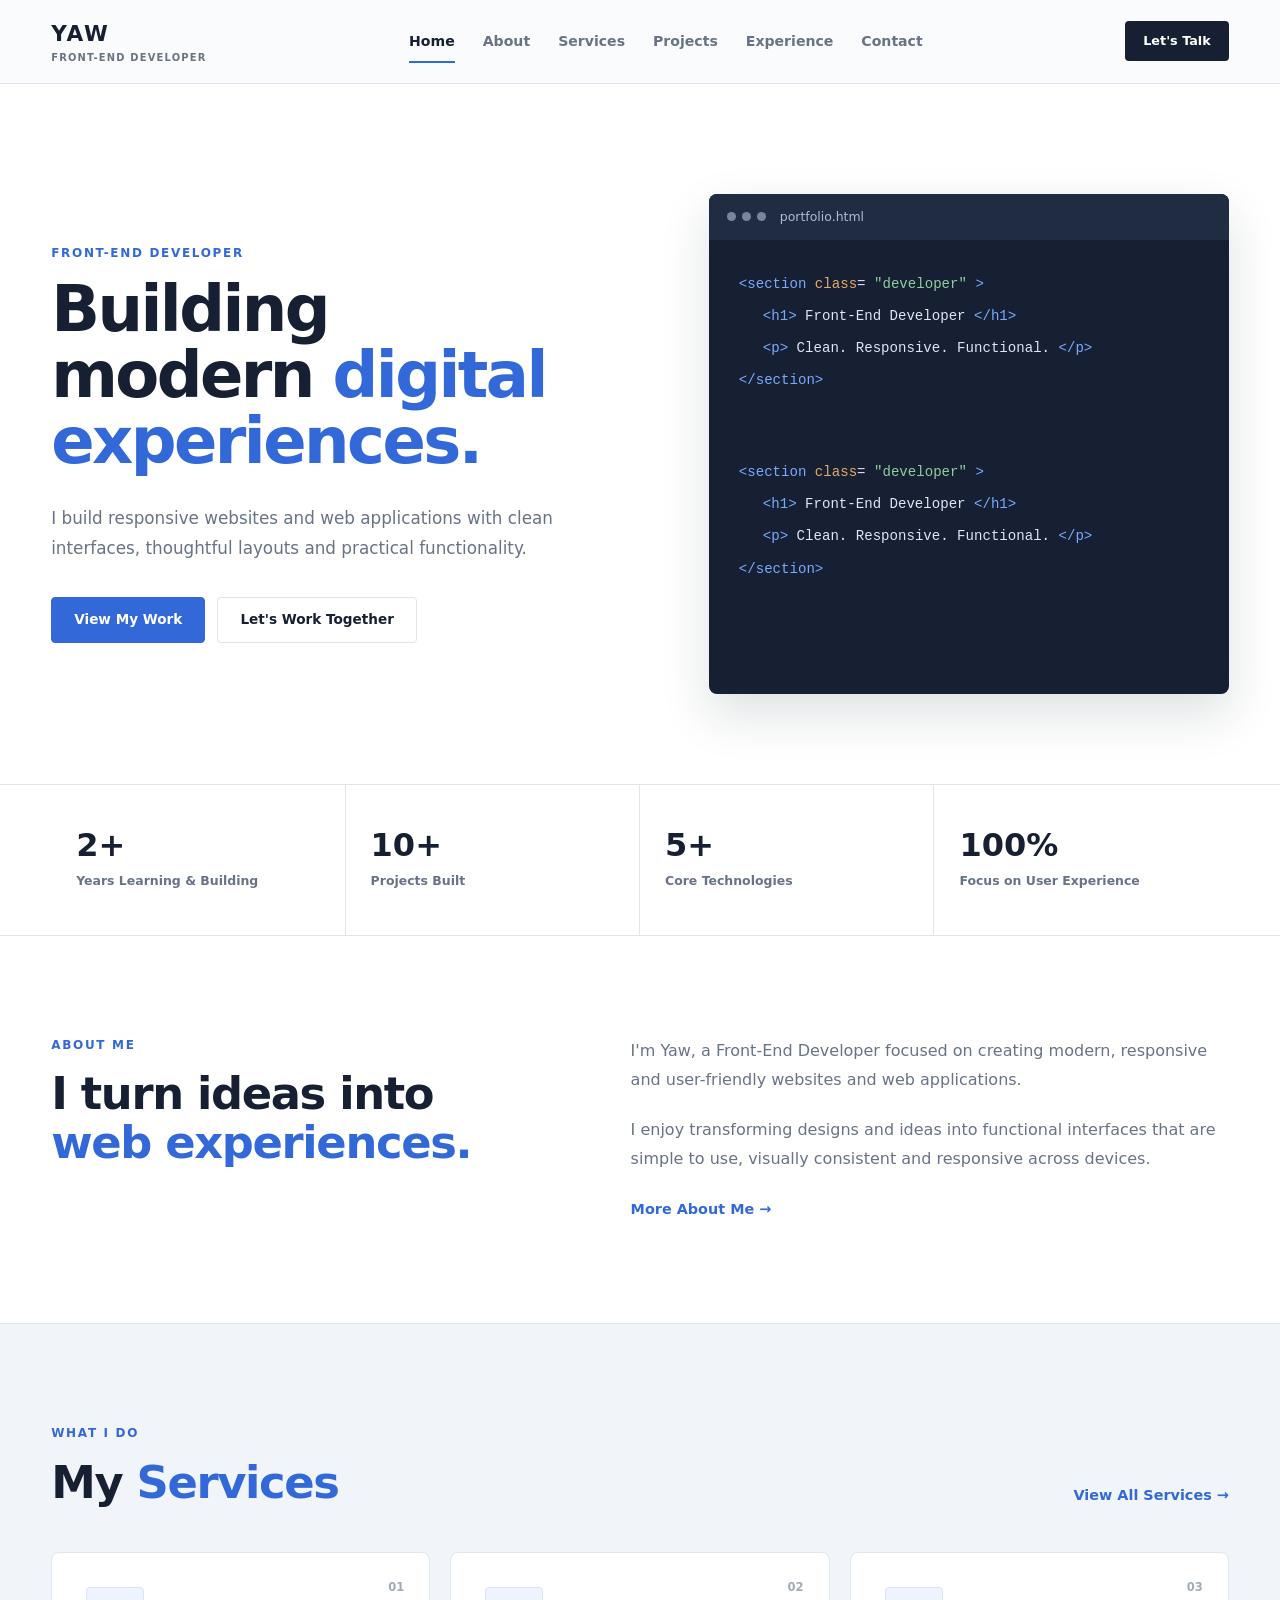
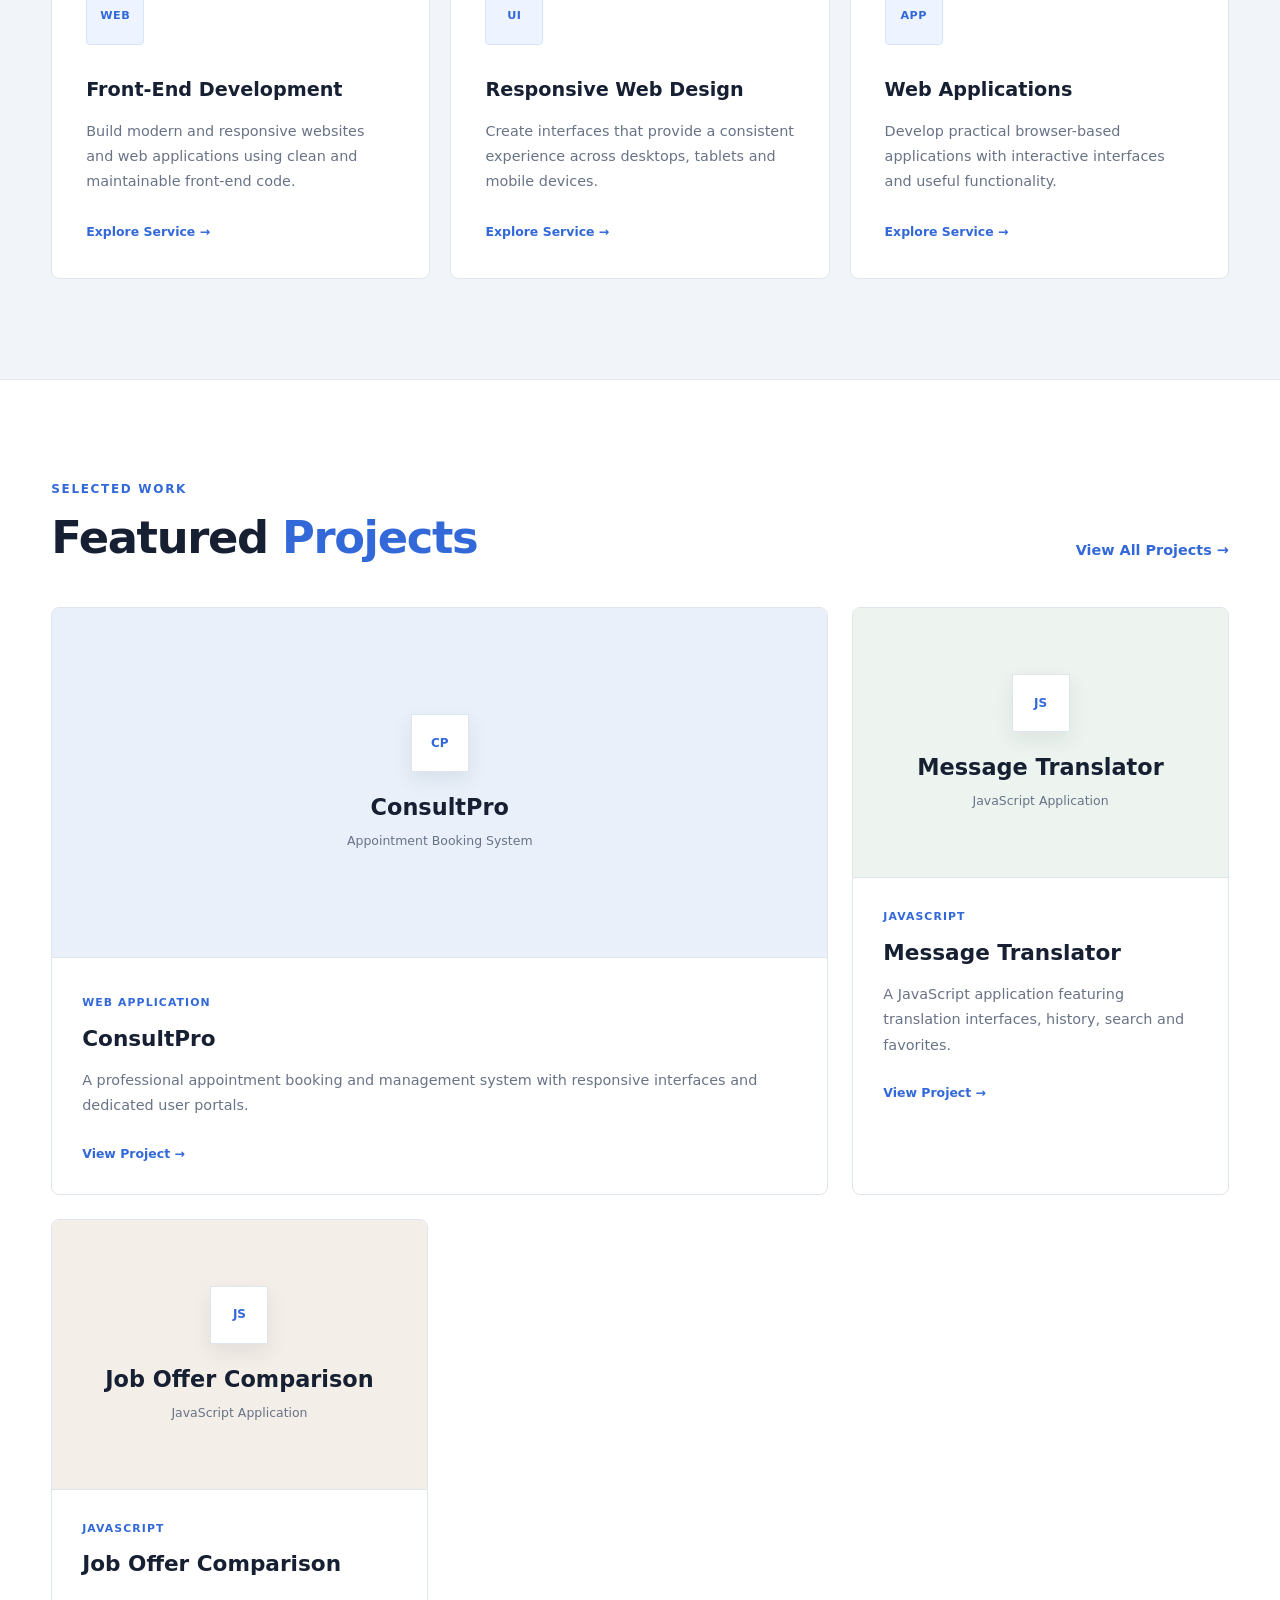
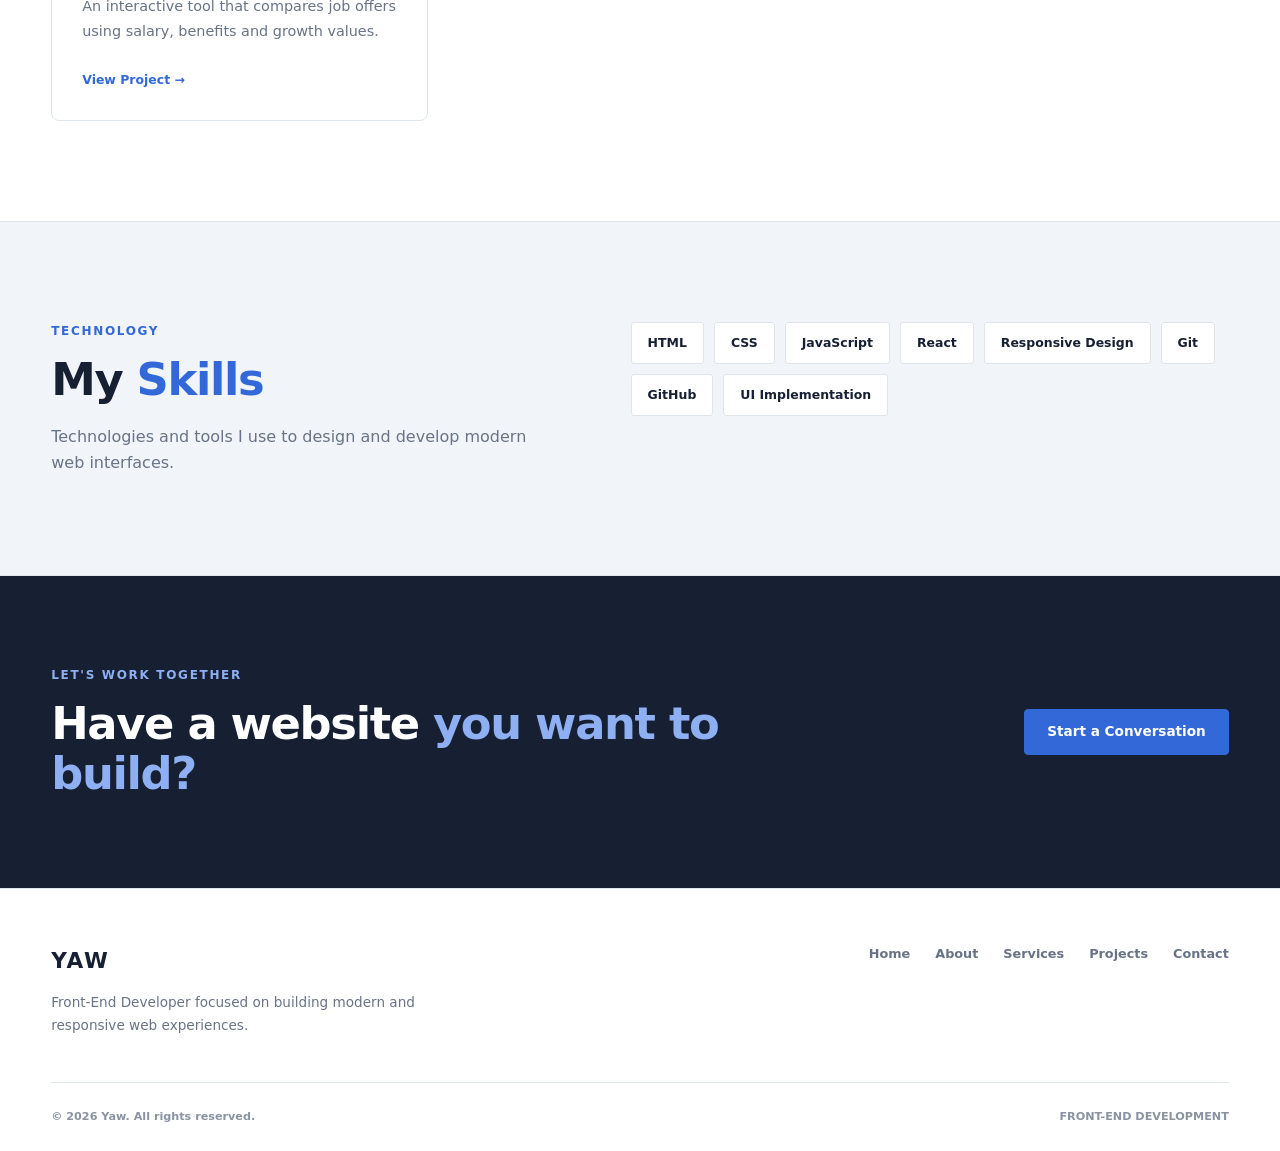
==== index.html @ d922b8a5 "Update: first commit" ====
<!DOCTYPE html>
<html lang="en">

<head>
    <meta charset="UTF-8">
    <meta name="viewport" content="width=device-width, initial-scale=1.0">

    <title>Yaw | Front-End Developer</title>

    <link rel="stylesheet" href="style.css">
</head>

<body>

    <!-- =========================
        NAVIGATION
    ========================== -->
    <header class="site-header">

        <div class="container nav-container">

            <a href="index.html" class="brand">
                <span class="brand-name">YAW</span>
                <span class="brand-subtitle">FRONT-END DEVELOPER</span>
            </a>

            <button class="menu-toggle" type="button" aria-label="Open navigation menu">
                <span></span>
                <span></span>
                <span></span>
            </button>

            <nav class="main-navigation">

                <a href="index.html" class="active">Home</a>
                <a href="about/index.html">About</a>
                <a href="services/index.html">Services</a>
                <a href="projects/index.html">Projects</a>
                <a href="experience/index.html">Experience</a>
                <a href="contact/index.html">Contact</a>

            </nav>

            <a href="contact/index.html" class="nav-button">
                Let's Talk
            </a>

        </div>

    </header>


    <main>

        <!-- =========================
            HERO
        ========================== -->
        <section class="hero-section">

            <div class="container hero-container">

                <div class="hero-content">

                    <p class="section-label">
                        FRONT-END DEVELOPER
                    </p>

                    <h1>
                        Building modern
                        <span>digital experiences.</span>
                    </h1>

                    <p class="hero-description">
                        I build responsive websites and web applications
                        with clean interfaces, thoughtful layouts and
                        practical functionality.
                    </p>

                    <div class="hero-actions">

                        <a href="projects/index.html" class="button button-primary">
                            View My Work
                        </a>

                        <a href="contact/index.html" class="button button-secondary">
                            Let's Work Together
                        </a>

                    </div>

                </div>


                <!-- HERO VISUAL -->
                <div class="hero-visual">

                    <div class="code-card">

                        <div class="code-header">

                            <div class="code-dots">
                                <span></span>
                                <span></span>
                                <span></span>
                            </div>

                            <span>portfolio.html</span>

                        </div>


                        <div class="code-content">

                            <p>
                                <span class="code-tag">&lt;section</span>
                                <span class="code-attribute">class</span>=
                                <span class="code-value">"developer"</span>
                                <span class="code-tag">&gt;</span>
                            </p>

                            <p class="code-indent">
                                <span class="code-tag">&lt;h1&gt;</span>
                                Front-End Developer
                                <span class="code-tag">&lt;/h1&gt;</span>
                            </p>

                            <p class="code-indent">
                                <span class="code-tag">&lt;p&gt;</span>
                                Clean. Responsive. Functional.
                                <span class="code-tag">&lt;/p&gt;</span>
                            </p>

                            <p>
                                <span class="code-tag">&lt;/section&gt;</span>
                            </p>

                        </div>
                        <div class="code-content">

                            <p>
                                <span class="code-tag">&lt;section</span>
                                <span class="code-attribute">class</span>=
                                <span class="code-value">"developer"</span>
                                <span class="code-tag">&gt;</span>
                            </p>

                            <p class="code-indent">
                                <span class="code-tag">&lt;h1&gt;</span>
                                Front-End Developer
                                <span class="code-tag">&lt;/h1&gt;</span>
                            </p>

                            <p class="code-indent">
                                <span class="code-tag">&lt;p&gt;</span>
                                Clean. Responsive. Functional.
                                <span class="code-tag">&lt;/p&gt;</span>
                            </p>

                            <p>
                                <span class="code-tag">&lt;/section&gt;</span>
                            </p>

                        </div>

                    </div>

                </div>

            </div>

        </section>


        <!-- =========================
            STATS
        ========================== -->
        <section class="stats-section">

            <div class="container stats-grid">

                <div class="stat-card">
                    <strong>2+</strong>
                    <span>Years Learning &amp; Building</span>
                </div>

                <div class="stat-card">
                    <strong>10+</strong>
                    <span>Projects Built</span>
                </div>

                <div class="stat-card">
                    <strong>5+</strong>
                    <span>Core Technologies</span>
                </div>

                <div class="stat-card">
                    <strong>100%</strong>
                    <span>Focus on User Experience</span>
                </div>

            </div>

        </section>


        <!-- =========================
             ABOUT
        ========================== -->
        <section class="about-section">

            <div class="container two-column">

                <div class="section-heading">

                    <p class="section-label">
                        ABOUT ME
                    </p>

                    <h2>
                        I turn ideas into
                        <span>web experiences.</span>
                    </h2>

                </div>


                <div class="section-content">

                    <p>
                        I'm Yaw, a Front-End Developer focused on creating
                        modern, responsive and user-friendly websites and
                        web applications.
                    </p>

                    <p>
                        I enjoy transforming designs and ideas into
                        functional interfaces that are simple to use,
                        visually consistent and responsive across devices.
                    </p>

                    <a href="about/index.html" class="text-link">
                        More About Me →
                    </a>

                </div>

            </div>

        </section>


        <!-- =========================
             SERVICES
        ========================== -->
        <section class="services-section">

            <div class="container">

                <div class="section-header">

                    <div>

                        <p class="section-label">
                            WHAT I DO
                        </p>

                        <h2>
                            My <span>Services</span>
                        </h2>

                    </div>

                    <a href="services/index.html" class="text-link">
                        View All Services →
                    </a>

                </div>


                <div class="services-grid">

                    <!-- SERVICE 01 -->
                    <article class="service-card">

                        <span class="service-number">
                            01
                        </span>

                        <div class="service-icon">
                            WEB
                        </div>

                        <h3>
                            Front-End Development
                        </h3>

                        <p>
                            Build modern and responsive websites and
                            web applications using clean and maintainable
                            front-end code.
                        </p>

                        <a href="services/index.html">
                            Explore Service →
                        </a>

                    </article>


                    <!-- SERVICE 02 -->
                    <article class="service-card">

                        <span class="service-number">
                            02
                        </span>

                        <div class="service-icon">
                            UI
                        </div>

                        <h3>
                            Responsive Web Design
                        </h3>

                        <p>
                            Create interfaces that provide a consistent
                            experience across desktops, tablets and
                            mobile devices.
                        </p>

                        <a href="services/index.html">
                            Explore Service →
                        </a>

                    </article>


                    <!-- SERVICE 03 -->
                    <article class="service-card">

                        <span class="service-number">
                            03
                        </span>

                        <div class="service-icon">
                            APP
                        </div>

                        <h3>
                            Web Applications
                        </h3>

                        <p>
                            Develop practical browser-based applications
                            with interactive interfaces and useful
                            functionality.
                        </p>

                        <a href="services/index.html">
                            Explore Service →
                        </a>

                    </article>

                </div>

            </div>

        </section>


        <!-- =========================
             PROJECTS
        ========================== -->
        <section class="projects-section">

            <div class="container">

                <div class="section-header">

                    <div>

                        <p class="section-label">
                            SELECTED WORK
                        </p>

                        <h2>
                            Featured <span>Projects</span>
                        </h2>

                    </div>

                    <a href="projects/index.html" class="text-link">
                        View All Projects →
                    </a>

                </div>


                <div class="projects-grid">

                    <!-- CONSULTPRO -->
                    <article class="project-card project-large">

                        <div class="project-image project-consultpro">

                            <div class="project-preview">

                                <span>
                                    CP
                                </span>

                                <strong>
                                    ConsultPro
                                </strong>

                                <small>
                                    Appointment Booking System
                                </small>

                            </div>

                        </div>


                        <div class="project-info">

                            <div>

                                <span class="project-category">
                                    WEB APPLICATION
                                </span>

                                <h3>
                                    ConsultPro
                                </h3>

                                <p>
                                    A professional appointment booking
                                    and management system with responsive
                                    interfaces and dedicated user portals.
                                </p>

                            </div>

                            <a href="projects/index.html">
                                View Project →
                            </a>

                        </div>

                    </article>


                    <!-- TRANSLATOR -->
                    <article class="project-card">

                        <div class="project-image project-translator">

                            <div class="project-preview">

                                <span>
                                    JS
                                </span>

                                <strong>
                                    Message Translator
                                </strong>

                                <small>
                                    JavaScript Application
                                </small>

                            </div>

                        </div>


                        <div class="project-info">

                            <span class="project-category">
                                JAVASCRIPT
                            </span>

                            <h3>
                                Message Translator
                            </h3>

                            <p>
                                A JavaScript application featuring
                                translation interfaces, history,
                                search and favorites.
                            </p>

                            <a href="projects/index.html">
                                View Project →
                            </a>

                        </div>

                    </article>


                    <!-- JOB COMPARISON -->
                    <article class="project-card">

                        <div class="project-image project-jobs">

                            <div class="project-preview">

                                <span>
                                    JS
                                </span>

                                <strong>
                                    Job Offer Comparison
                                </strong>

                                <small>
                                    JavaScript Application
                                </small>

                            </div>

                        </div>


                        <div class="project-info">

                            <span class="project-category">
                                JAVASCRIPT
                            </span>

                            <h3>
                                Job Offer Comparison
                            </h3>

                            <p>
                                An interactive tool that compares job
                                offers using salary, benefits and
                                growth values.
                            </p>

                            <a href="projects/index.html">
                                View Project →
                            </a>

                        </div>

                    </article>

                </div>

            </div>

        </section>


        <!-- =========================
             SKILLS
        ========================== -->
        <section class="skills-section">

            <div class="container two-column">

                <div>

                    <p class="section-label">
                        TECHNOLOGY
                    </p>

                    <h2>
                        My <span>Skills</span>
                    </h2>

                    <p class="section-description">
                        Technologies and tools I use to design and
                        develop modern web interfaces.
                    </p>

                </div>


                <div class="skills-list">

                    <span>HTML</span>
                    <span>CSS</span>
                    <span>JavaScript</span>
                    <span>React</span>
                    <span>Responsive Design</span>
                    <span>Git</span>
                    <span>GitHub</span>
                    <span>UI Implementation</span>

                </div>

            </div>

        </section>


        <!-- =========================
             CTA
        ========================== -->
        <section class="cta-section">

            <div class="container cta-container">

                <div>

                    <p class="section-label">
                        LET'S WORK TOGETHER
                    </p>

                    <h2>
                        Have a website
                        <span>you want to build?</span>
                    </h2>

                </div>

                <a href="contact/index.html" class="button button-primary">
                    Start a Conversation
                </a>

            </div>

        </section>

    </main>


    <!-- =========================
         FOOTER
    ========================== -->
    <footer class="site-footer">

        <div class="container footer-container">

            <div class="footer-brand">

                <span class="brand-name">
                    YAW
                </span>

                <p>
                    Front-End Developer focused on building
                    modern and responsive web experiences.
                </p>

            </div>


            <div class="footer-links">

                <a href="index.html">
                    Home
                </a>

                <a href="about/index.html">
                    About
                </a>

                <a href="services/index.html">
                    Services
                </a>

                <a href="projects/index.html">
                    Projects
                </a>

                <a href="contact/index.html">
                    Contact
                </a>

            </div>


            <div class="footer-bottom">

                <span>
                    © 2026 Yaw. All rights reserved.
                </span>

                <span>
                    FRONT-END DEVELOPMENT
                </span>

            </div>

        </div>

    </footer>


    <script src="script.js"></script>
</body>

</html>
---- style.css ----
/* =========================================
VARIABLES
========================================= */

:root {
    --background: #f7f9fc;
    --background-light: #ffffff;
    --card: #ffffff;
    --card-hover: #f1f5fa;

    --border: #dfe5ec;

    --text: #172033;
    --text-muted: #687386;

    --accent: #3268d8;
    --accent-light: #4b7de5;

    --code-background: #172033;
    --code-text: #dce6f5;

    --container: 1200px;
}

/* =========================================
RESET
========================================= */

* {
    margin: 0;
    padding: 0;
    box-sizing: border-box;
}

html {
    scroll-behavior: smooth;
}

body {
    font-family: system-ui, -apple-system, BlinkMacSystemFont, 'Segoe UI', Roboto, Oxygen, Ubuntu, Cantarell, 'Open Sans', 'Helvetica Neue', sans-serif;
    background: #f7f9fc;
    color: #172033;
    line-height: 1.6;
    overflow-x: hidden;
}

/* =========================================
GENERAL
========================================= */

a {
    color: inherit;
    text-decoration: none;
}

img {
    max-width: 100%;
    display: block;
}

button,
input,
textarea {
    font-family: inherit;
}

.container {
    width: min(92%, var(--container));
    margin: 0 auto;
}

.section-label {
    color: var(--accent);
    font-size: 0.75rem;
    font-weight: 700;
    letter-spacing: 0.14em;
    margin-bottom: 14px;
}

.section-description {
    color: var(--text-muted);
    max-width: 560px;
    margin-top: 20px;
}

.text-link {
    color: var(--accent);
    font-size: 0.9rem;
    font-weight: 700;
    transition: 0.2s ease;
}

.text-link:hover {
    color: var(--accent-light);
}

/* =========================================
HEADER
========================================= */

.site-header {
    position: sticky;
    top: 0;
    z-index: 1000;

    background: rgba(255, 255, 255, 0.4);
    border-bottom: 1px solid var(--border);

    -webkit-backdrop-filter: blur(10px);
    backdrop-filter: blur(10px);
}

.nav-container {
    min-height: 78px;

    display: flex;
    align-items: center;
    justify-content: space-between;

    gap: 30px;
}

/* BRAND */

.brand {
    display: flex;
    flex-direction: column;
    flex-shrink: 0;
}

.brand-name {
    color: var(--text);

    font-size: 1.35rem;
    font-weight: 800;

    letter-spacing: 0.08em;
}

.brand-subtitle {
    color: var(--text-muted);

    font-size: 0.62rem;
    font-weight: 700;

    letter-spacing: 0.12em;
    margin-top: -2px;
}

/* NAVIGATION */

.main-navigation {
    display: flex;
    align-items: center;
    gap: 28px;
}

.main-navigation a {
    position: relative;

    color: var(--text-muted);

    font-size: 0.88rem;
    font-weight: 600;

    padding: 30px 0;

    transition: color 0.2s ease;
}

.main-navigation a:hover {
    color: var(--text);
}

.main-navigation a.active {
    color: var(--text);
}

.main-navigation a.active::after {
    content: "";

    position: absolute;
    left: 0;
    right: 0;
    bottom: 20px;

    height: 2px;

    background: var(--accent);
}

/* =========================================
   HAMBURGER MENU
========================================= */

.menu-toggle {
    display: none;

    width: 42px;
    height: 42px;

    padding: 0;

    background: #ffffff;

    border: 1px solid var(--border);
    border-radius: 4px;

    cursor: pointer;

    align-items: center;
    justify-content: center;

    flex-direction: column;

    gap: 5px;
}


.menu-toggle span {
    display: block;

    width: 19px;
    height: 2px;

    background: var(--text);

    transition: 0.2s ease;
}

/* HEADER BUTTON */

.nav-button {
    display: inline-flex;
    align-items: center;
    justify-content: center;

    min-height: 40px;
    padding: 0 18px;

    background: var(--text);
    color: #ffffff;

    border-radius: 4px;

    font-size: 0.8rem;
    font-weight: 700;

    transition: 0.2s ease;
}

.nav-button:hover {
    background: var(--accent);
}

/* =========================================
BUTTONS
========================================= */

.button {
    display: inline-flex;

    align-items: center;
    justify-content: center;

    min-height: 46px;

    padding: 0 22px;

    border-radius: 4px;

    font-size: 0.85rem;
    font-weight: 700;

    transition: 0.2s ease;
}

.button-primary {
    background: var(--accent);
    color: #ffffff;

    border: 1px solid var(--accent);
}

.button-primary:hover {
    background: var(--accent-light);
    border-color: var(--accent-light);
}

.button-secondary {
    background: #ffffff;
    color: var(--text);

    border: 1px solid var(--border);
}

.button-secondary:hover {
    background: var(--card-hover);
    border-color: #cbd4df;
}

/* =========================================
HERO
========================================= */

.hero-section {
    background: #ffffff;

    padding: 110px 0 90px;

    border-bottom: 1px solid var(--border);
}

.hero-container {
    display: grid;

    grid-template-columns: 1fr 1fr;

    align-items: center;

    gap: 70px;
}

.hero-content h1 {
    max-width: 700px;

    font-size: clamp(3rem, 5vw, 5rem);

    line-height: 1.03;

    letter-spacing: -0.04em;

    margin-bottom: 28px;
}

.hero-content h1 span,
.page-hero h1 span,
.section-heading h2 span,
.section-header h2 span,
.skills-section h2 span,
.cta-section h2 span {
    color: var(--accent);
}

.hero-description {
    max-width: 620px;

    color: var(--text-muted);

    font-size: 1.05rem;

    line-height: 1.8;

    margin-bottom: 34px;
}

.hero-actions {
    display: flex;

    flex-wrap: wrap;

    gap: 12px;
}

/* =========================================
CODE CARD
========================================= */

.hero-visual {
    display: flex;
    justify-content: flex-end;
}

.code-card {
    width: 100%;
    max-width: 520px;

    min-height: 500px;

    background: var(--code-background);

    border-radius: 8px;

    overflow: hidden;

    box-shadow: 0 20px 50px rgba(23, 32, 51, 0.14);
}

.code-header {
    min-height: 46px;

    padding: 0 18px;

    display: flex;
    align-items: center;
    gap: 14px;

    background: #202c42;

    color: #aebbd0;

    font-size: 0.78rem;
}

.code-dots {
    display: flex;
    gap: 6px;
}

.code-dots span {
    width: 9px;
    height: 9px;

    border-radius: 50%;

    background: #78869b;
}

.code-content {
    padding: 30px;

    color: var(--code-text);

    font-family: "Courier New", monospace;

    font-size: 0.88rem;

    line-height: 2;
}

.code-content p {
    margin-bottom: 4px;
}

.code-indent {
    padding-left: 24px;
}

.code-tag {
    color: #79a9ff;
}

.code-attribute {
    color: #e6a86b;
}

.code-value {
    color: #8dcf9b;
}

/* =========================================
PAGE HERO
========================================= */

.page-hero {
    background: #ffffff;

    padding: 85px 0 75px;

    border-bottom: 1px solid var(--border);
}

.page-hero h1 {
    max-width: 850px;

    font-size: clamp(2.7rem, 5vw, 4.5rem);

    line-height: 1.05;

    letter-spacing: -0.04em;

    margin-bottom: 22px;
}

.page-hero-description {
    max-width: 680px;

    color: var(--text-muted);

    font-size: 1rem;

    line-height: 1.8;
}

/* =========================================
STATS
========================================= */

.stats-section {
    background: #ffffff;

    border-bottom: 1px solid var(--border);

    padding: 0;
}

.stats-grid {
    display: grid;

    grid-template-columns: repeat(4, 1fr);
}

.stat-card {
    min-height: 150px;

    padding: 30px 25px;

    display: flex;
    flex-direction: column;
    justify-content: center;

    border-right: 1px solid var(--border);
}

.stat-card:last-child {
    border-right: 0;
}

.stat-card strong {
    color: var(--text);

    font-size: 2rem;

    line-height: 1;

    margin-bottom: 10px;
}

.stat-card span {
    color: var(--text-muted);

    font-size: 0.78rem;

    font-weight: 600;
}

/* =========================================
TWO COLUMN
========================================= */

.two-column {
    display: grid;

    grid-template-columns: 0.9fr 1.1fr;

    gap: 90px;

    align-items: start;
}

.section-heading h2,
.section-header h2,
.skills-section h2,
.cta-section h2 {
    font-size: clamp(2rem, 3.5vw, 3rem);

    line-height: 1.1;

    letter-spacing: -0.03em;
}

.section-content {
    color: var(--text-muted);

    font-size: 1rem;

    line-height: 1.85;
}

.section-content p {
    margin-bottom: 20px;
}

.about-section {
    padding: 100px 0;

    background: #ffffff;

    border-bottom: 1px solid var(--border);
}

/* =========================================
SECTION HEADER
========================================= */

.section-header {
    display: flex;

    align-items: flex-end;
    justify-content: space-between;

    gap: 30px;

    margin-bottom: 45px;
}

/* =========================================
SERVICES
========================================= */

.services-section {
    padding: 100px 0;

    background: #f1f5f9;

    border-bottom: 1px solid var(--border);
}

.services-grid {
    display: grid;

    grid-template-columns: repeat(3, 1fr);

    gap: 20px;
}

.service-card {
    position: relative;

    background: #ffffff;

    border: 1px solid var(--border);

    padding: 34px;

    min-height: 300px;

    transition:
        transform 0.2s ease,
        border-color 0.2s ease,
        box-shadow 0.2s ease;
    border-radius: 8px;
}

.service-card:hover {
    transform: translateY(-4px);

    border-color: #c6d2e0;

    box-shadow: 0 14px 35px rgba(23, 32, 51, 0.07);
}

.service-number {
    position: absolute;

    top: 25px;
    right: 25px;

    color: #a1acba;

    font-size: 0.72rem;

    font-weight: 700;
}

.service-icon {
    width: 58px;
    height: 58px;

    display: flex;
    align-items: center;
    justify-content: center;

    margin-bottom: 30px;

    background: #edf3ff;

    color: var(--accent);

    border: 1px solid #d8e4fb;

    border-radius: 4px;

    font-size: 0.7rem;

    font-weight: 800;

    letter-spacing: 0.04em;
}

.service-card h3 {
    color: var(--text);

    font-size: 1.2rem;

    margin-bottom: 13px;
}

.service-card p {
    color: var(--text-muted);

    font-size: 0.9rem;

    line-height: 1.75;

    margin-bottom: 24px;
}

.service-card>a {
    color: var(--accent);

    font-size: 0.78rem;

    font-weight: 700;
}

.service-card>a:hover {
    color: var(--accent-light);
}

/* =========================================
PROJECTS
========================================= */

.projects-section {
    padding: 100px 0;

    background: #ffffff;

    border-bottom: 1px solid var(--border);
}

.projects-grid {
    display: grid;

    grid-template-columns: repeat(auto-fit, minmax(340px, 1fr));

    gap: 24px;
}

.project-card {
    overflow: hidden;

    background: #ffffff;

    border: 1px solid var(--border);

    transition:
        transform 0.2s ease,
        box-shadow 0.2s ease;

    border-radius: 8px;
}

.project-card:hover {
    transform: translateY(-4px);

    box-shadow: 0 14px 35px rgba(23, 32, 51, 0.08);
}

.project-large {
    grid-column: span 2;
}

.project-image {
    min-height: 270px;

    display: flex;
    align-items: center;
    justify-content: center;

    background: #eaf0f7;

    border-bottom: 1px solid var(--border);
}

.project-large .project-image {
    min-height: 350px;
}

.project-consultpro {
    background: #e9f0fa;
}

.project-translator {
    background: #edf4ef;
}

.project-jobs {
    background: #f4eee8;
}

.project-preview {
    display: flex;
    flex-direction: column;

    align-items: center;

    text-align: center;
}

.project-preview span {
    width: 58px;
    height: 58px;

    display: flex;
    align-items: center;
    justify-content: center;

    margin-bottom: 18px;

    background: #ffffff;

    border: 1px solid var(--border);

    color: var(--accent);

    font-size: 0.75rem;

    font-weight: 800;

    box-shadow: 0 8px 20px rgba(23, 32, 51, 0.08);
}

.project-preview strong {
    color: var(--text);

    font-size: 1.4rem;

    margin-bottom: 5px;
}

.project-preview small {
    color: var(--text-muted);

    font-size: 0.78rem;
}

.project-info {
    min-height: 230px;

    padding: 30px;

    display: flex;
    flex-direction: column;

    justify-content: space-between;
}

.project-category {
    display: inline-block;

    color: var(--accent);

    font-size: 0.68rem;

    font-weight: 800;

    letter-spacing: 0.1em;

    margin-bottom: 10px;
}

.project-info h3 {
    font-size: 1.35rem;

    margin-bottom: 12px;
}

.project-info p {
    max-width: 700px;

    color: var(--text-muted);

    font-size: 0.9rem;

    line-height: 1.75;
}

.project-info>a {
    align-self: flex-start;

    margin-top: 25px;

    color: var(--accent);

    font-size: 0.78rem;

    font-weight: 700;
}

.project-info>a:hover {
    color: var(--accent-light);
}

/* =========================================
PROJECT DETAILS
========================================= */

.project-detail {
    display: grid;

    grid-template-columns: 100px 1fr;

    gap: 35px;

    padding: 45px 0;

    border-bottom: 1px solid var(--border);
}

.project-detail:first-of-type {
    border-top: 1px solid var(--border);
}

.project-detail-number {
    color: var(--accent);

    font-size: 1rem;

    font-weight: 800;

    padding-top: 3px;
}

.project-detail-content {
    max-width: 850px;
}

.project-detail-content h3 {
    font-size: 1.7rem;

    margin-bottom: 15px;
}

.project-detail-content p {
    color: var(--text-muted);

    line-height: 1.8;

    margin-bottom: 25px;
}

/* =========================================
SKILLS
========================================= */

.skills-section {
    padding: 100px 0;

    background: #f1f5f9;

    border-bottom: 1px solid var(--border);
}

.skills-list {
    display: flex;

    flex-wrap: wrap;

    align-content: flex-start;

    gap: 10px;
}

.skills-list span {
    display: inline-flex;

    align-items: center;
    justify-content: center;

    min-height: 42px;

    padding: 0 16px;

    background: #ffffff;

    border: 1px solid var(--border);

    color: var(--text);

    border-radius: 3px;

    font-size: 0.78rem;

    font-weight: 700;
}

/* =========================================
EXPERIENCE
========================================= */

.experience-list {
    position: relative;

    border-top: 1px solid var(--border);
}

.experience-item {
    display: grid;

    grid-template-columns: 140px 1fr;

    gap: 45px;

    padding: 50px 0;

    border-bottom: 1px solid var(--border);
}

.experience-date {
    padding-top: 4px;
}

.experience-date span {
    color: var(--accent);

    font-size: 0.8rem;

    font-weight: 800;

    letter-spacing: 0.08em;
}

.experience-content {
    max-width: 850px;
}

.experience-content h3 {
    font-size: 1.55rem;

    margin-bottom: 14px;
}

.experience-content>p {
    color: var(--text-muted);

    line-height: 1.8;

    margin-bottom: 20px;
}

.experience-content ul {
    padding-left: 20px;

    color: var(--text-muted);
}

.experience-content li {
    margin-bottom: 8px;

    line-height: 1.7;
}

/* =========================================
CONTACT
========================================= */

.contact-grid {
    display: grid;

    grid-template-columns: 0.9fr 1.1fr;

    gap: 80px;

    align-items: start;
}

.contact-info h2 {
    font-size: clamp(2rem, 3.5vw, 3rem);

    line-height: 1.1;

    letter-spacing: -0.03em;

    margin-bottom: 24px;
}

.contact-info h2 span {
    color: var(--accent);
}

.contact-info>p:not(.section-label) {
    max-width: 520px;

    color: var(--text-muted);

    line-height: 1.8;

    margin-bottom: 40px;
}

.contact-details {
    display: flex;

    flex-direction: column;

    gap: 25px;
}

.contact-detail {
    padding-bottom: 22px;

    border-bottom: 1px solid var(--border);
}

.contact-detail-label {
    display: block;

    color: var(--accent);

    font-size: 0.68rem;

    font-weight: 800;

    letter-spacing: 0.1em;

    margin-bottom: 7px;
}

.contact-detail a {
    color: var(--text);

    font-weight: 600;
}

.contact-detail a:hover {
    color: var(--accent);
}

.contact-detail p {
    color: var(--text-muted);

    font-size: 0.9rem;

    line-height: 1.7;
}

/* =========================================
CONTACT FORM
========================================= */

.contact-form-container {
    background: #f7f9fc;

    border: 1px solid var(--border);

    padding: 35px;

    border-radius: 8px;

    box-shadow: inset 0 4px 8px 0 rgba(255, 255, 255, 0.96);
}

.contact-form {
    display: flex;

    flex-direction: column;

    gap: 22px;
}

.form-group {
    display: flex;

    flex-direction: column;

    gap: 8px;
}

.form-group label {
    color: var(--text);

    font-size: 0.78rem;

    font-weight: 700;
}

.form-group input,
.form-group textarea {
    width: 100%;

    padding: 13px 14px;

    background: #ffffff;

    border: 1px solid var(--border);

    border-radius: 5px;

    color: var(--text);

    font-size: 0.9rem;

    outline: none;

    transition:
        border-color 0.2s ease,
        box-shadow 0.2s ease;
}

.form-group input {
    min-height: 46px;
}

.form-group textarea {
    resize: vertical;

    min-height: 150px;
}

.form-group input::placeholder,
.form-group textarea::placeholder {
    color: #9aa5b4;
}

.form-group input:focus,
.form-group textarea:focus {
    border-color: var(--accent);

    box-shadow: 0 0 0 3px rgba(50, 104, 216, 0.08);
}

.contact-form .button {
    border: 0;

    cursor: pointer;

    align-self: flex-start;
}

/* =========================================
CTA
========================================= */

.cta-section {
    padding: 90px 0;

    background: #172033;

    color: #ffffff;
}

.cta-container {
    display: flex;

    align-items: center;

    justify-content: space-between;

    gap: 40px;
}

.cta-section .section-label {
    color: #8eaff2;
}

.cta-section h2 {
    max-width: 700px;

    color: #ffffff;
}

.cta-section h2 span {
    color: #8eaff2;
}

.cta-section .button-primary {
    flex-shrink: 0;
}

/* =========================================
FOOTER
========================================= */

.site-footer {
    background: #ffffff;

    border-top: 1px solid var(--border);

    padding: 55px 0 25px;
}

.footer-container {
    display: grid;

    grid-template-columns: 1.5fr 1fr;

    gap: 45px;
}

.footer-brand p {
    max-width: 380px;

    color: var(--text-muted);

    font-size: 0.85rem;

    line-height: 1.7;

    margin-top: 12px;
}

.footer-links {
    display: flex;

    flex-wrap: wrap;

    justify-content: flex-end;

    align-content: flex-start;

    gap: 12px 25px;
}

.footer-links a {
    color: var(--text-muted);

    font-size: 0.8rem;

    font-weight: 600;
}

.footer-links a:hover {
    color: var(--accent);
}

.footer-bottom {
    grid-column: 1 / -1;

    display: flex;

    justify-content: space-between;

    gap: 20px;

    padding-top: 25px;

    border-top: 1px solid var(--border);

    color: #8993a2;

    font-size: 0.7rem;

    font-weight: 600;
}

/* =========================================
RESPONSIVE — TABLET
========================================= */

@media (max-width: 950px) {
    .main-navigation {
        gap: 18px;
    }

    .main-navigation a {
        font-size: 0.8rem;
    }

    .nav-button {
        display: none;
    }

    .hero-container {
        grid-template-columns: 1fr;

        gap: 50px;
    }

    .hero-visual {
        justify-content: flex-start;
    }

    .code-card {
        max-width: 650px;
    }

    .two-column {
        grid-template-columns: 1fr;

        gap: 45px;
    }

    .services-grid {
        grid-template-columns: repeat(2, 1fr);
    }

    .stats-grid {
        grid-template-columns: repeat(2, 1fr);
    }

    .stat-card:nth-child(2) {
        border-right: 0;
    }

    .stat-card:nth-child(1),
    .stat-card:nth-child(2) {
        border-bottom: 1px solid var(--border);
    }

    .contact-grid {
        grid-template-columns: 1fr;

        gap: 50px;
    }

    .footer-container {
        grid-template-columns: 1fr;
    }

    .footer-links {
        justify-content: flex-start;
    }

    .footer-bottom {
        grid-column: auto;
    }
}

/* =========================================
RESPONSIVE — MOBILE
========================================= */

@media (max-width: 768px) {
    .container {
        width: min(90%, var(--container));
    }

    .site-header {
        position: relative;
    }

    .nav-container .nav-button {
        display: none;
    }

    .menu-toggle {
        display: flex;
        margin-left: auto;
        z-index: 1001;
    }

    .main-navigation {
        position: absolute;

        top: 78px;

        left: 0;

        width: 100%;

        background: rgba(255, 255, 255, 0.98);
        border-bottom: 1px solid var(--border);
        box-shadow: 0 10px 15px -3px rgba(0, 0, 0, 0.05);

        flex-direction: column;

        align-items: stretch;

        gap: 0;

        opacity: 0;

        overflow: visible;

        padding: 24px;

        visibility: hidden;

        transform: translateY(-10px);

        transition: all 0.3s cubic-bezier(0.4, 0, 0.2, 1);
    }

    .main-navigation.open {
        opacity: 1;
        visibility: visible;
        transform: translateY(0);
    }

    .main-navigation a {
        display: block;

        width: 100%;

        padding: 13px 5px;

        border-bottom: 1px solid var(--border);

        font-size: 0.85rem;
    }

    .main-navigation a:last-child {
        border-bottom: 0;
    }

    .main-navigation a.active::after {
        display: none;
    }

    .main-navigation a.active {
        color: var(--accent);
    }


    .nav-button {
        display: none;
    }

    /* Hamburger animation */

    .menu-toggle.active span:nth-child(1) {
        transform: translateY(7px) rotate(45deg);
    }

    .menu-toggle.active span:nth-child(2) {
        opacity: 0;
    }


    .menu-toggle.active span:nth-child(3) {
        transform: translateY(-7px) rotate(-45deg);
    }

    .hero-section {
        padding: 70px 0;
    }

    .hero-content h1 {
        font-size: 2.8rem;
    }

    .hero-description {
        font-size: 0.95rem;
    }

    .hero-actions {
        flex-direction: column;

        align-items: stretch;
    }

    .hero-actions .button {
        width: 100%;
    }

    .page-hero {
        padding: 65px 0 55px;
    }

    .page-hero h1 {
        font-size: 2.7rem;
    }

    .stats-grid {
        grid-template-columns: 1fr;
    }

    .stat-card {
        border-right: 0;

        border-bottom: 1px solid var(--border);
    }

    .stat-card:last-child {
        border-bottom: 0;
    }

    .about-section,
    .services-section,
    .projects-section,
    .skills-section {
        padding: 70px 0;
    }

    .section-header {
        align-items: flex-start;

        flex-direction: column;

        margin-bottom: 30px;
    }

    .services-grid {
        grid-template-columns: 1fr;
    }

    .projects-grid {
        grid-template-columns: 1fr;
    }

    .project-large {
        grid-column: span 1;
    }

    .project-image,
    .project-large .project-image {
        min-height: 230px;
    }

    .project-info {
        min-height: auto;

        padding: 25px;
    }

    .project-detail {
        grid-template-columns: 1fr;

        gap: 10px;

        padding: 35px 0;
    }

    .project-detail-number {
        padding-top: 0;
    }

    .experience-item {
        grid-template-columns: 1fr;

        gap: 12px;

        padding: 35px 0;
    }

    .experience-date {
        padding-top: 0;
    }

    .contact-form-container {
        padding: 25px;
    }

    .cta-section {
        padding: 70px 0;
    }

    .cta-container {
        align-items: flex-start;

        flex-direction: column;
    }

    .cta-container .button {
        width: 100%;
    }

    .footer-links {
        display: grid;

        grid-template-columns: repeat(2, 1fr);

        gap: 12px;
    }

    .footer-bottom {
        flex-direction: column;

        gap: 8px;
    }
}
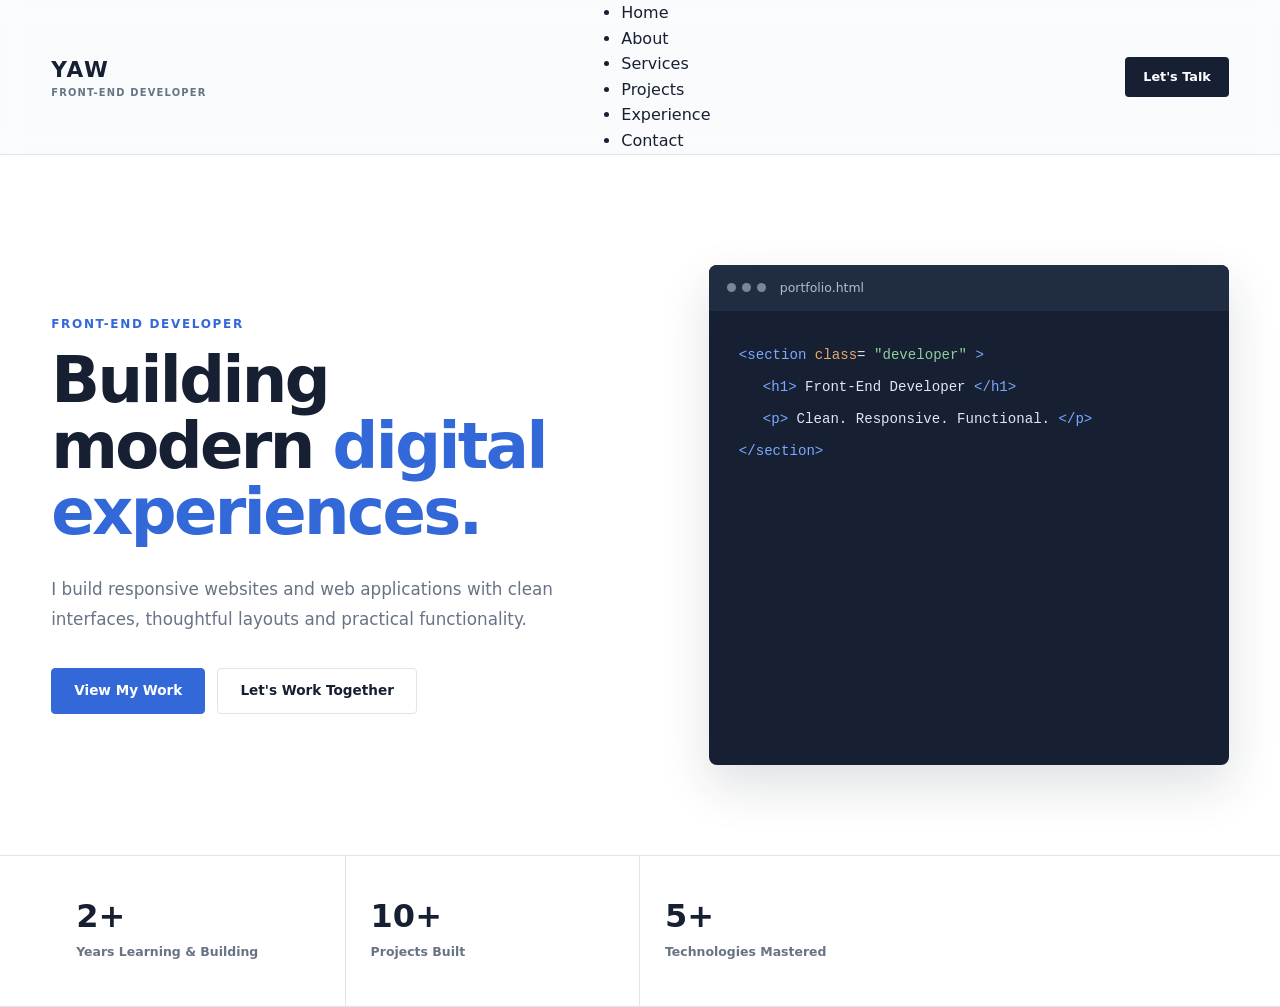
==== commit cddf9254: "Update: Modified the index.html file" ====
--- a/index.html
+++ b/index.html
@@ -5,10 +5,45 @@
     <meta charset="UTF-8">
     <meta name="viewport" content="width=device-width, initial-scale=1.0">
 
-    <title>Yaw | Front-End Developer</title>
+    <!-- 🔍 1. Core SEO (Google & Recruiter Search Setup) -->
+    <!-- Fix: Removed generic placeholder "Your Name" from the description -->
+    <title>Yaw | Frontend Developer | HTML, CSS &amp; JavaScript Specialist</title>
+    <meta name="description"
+        content="Portfolio of Yaw, a Frontend Developer specializing in semantic HTML, modern CSS layouts, and high-performance vanilla JavaScript solutions.">
+    <meta name="keywords"
+        content="Frontend Developer, Web Developer, HTML5, CSS3, JavaScript, Vanilla JS, Responsive Design, Web Performance, UI Developer">
+    <meta name="author" content="Yaw">
+    <meta name="robots" content="index, follow">
+    <link rel="canonical" href="https://frontend-portfolio-ten-ochre.vercel.app/contact/index.html">
+
+    <!-- 💬 2. Social Media Share Cards (Perfect for LinkedIn & Twitter/X) -->
+    <!-- Open Graph (LinkedIn & Facebook) -->
+    <meta property="og:type" content="website">
+    <meta property="og:url" content="https://frontend-portfolio-ten-ochre.vercel.app/contact/index.html">
+    <meta property="og:title" content="Yaw | Frontend Developer Portfolio">
+    <meta property="og:description"
+        content="Explore responsive web designs, interactive interfaces, and clean, performant vanilla JavaScript architectures. See my latest work.">
+    <!-- Fix: Fixed the broken path "yaw.comassets" to "/assets/" -->
+    <meta property="og:image" content="https://vercel.app">
+
+    <!-- Twitter/X Card -->
+    <meta name="twitter:card" content="summary_large_image">
+    <meta name="twitter:url" content="https://frontend-portfolio-ten-ochre.vercel.app/contact/index.html">
+    <meta name="twitter:title" content="Yaw | Frontend Developer Portfolio">
+    <meta name="twitter:description"
+        content="Explore responsive web designs, interactive interfaces, and clean, performant vanilla JavaScript architectures. See my latest work.">
+    <!-- Fix: Fixed the broken path "yaw.comassets" to "/assets/" -->
+    <meta name="twitter:image" content="https://vercel.app">
+
+    <!-- 🎨 3. Browser Theme -->
+    <link rel="icon" type="image/png" href="/assets/favicon-32x32.png" sizes="32x32">
+    <link rel="icon" type="image/svg+xml" href="/assets/favicon.svg">
+    <link rel="apple-touch-icon" href="/assets/apple-touch-icon.png">
+    <meta name="theme-color" content="#eff2f4">
 
     <link rel="stylesheet" href="style.css">
 </head>
+
 
 <body>
 
@@ -24,21 +59,23 @@
                 <span class="brand-subtitle">FRONT-END DEVELOPER</span>
             </a>
 
+            <!-- Note: Your JavaScript/CSS expects .menu-toggle with internal <span> elements. This matches perfectly. -->
             <button class="menu-toggle" type="button" aria-label="Open navigation menu">
                 <span></span>
                 <span></span>
                 <span></span>
             </button>
 
-            <nav class="main-navigation">
-
-                <a href="index.html" class="active">Home</a>
-                <a href="about/index.html">About</a>
-                <a href="services/index.html">Services</a>
-                <a href="projects/index.html">Projects</a>
-                <a href="experience/index.html">Experience</a>
-                <a href="contact/index.html">Contact</a>
-
+            <!-- Fix: Changed class to match your original navigation selector ".navigation" -->
+            <nav class="navigation">
+                <ul>
+                    <li><a href="index.html" class="active">Home</a></li>
+                    <li><a href="about/index.html">About</a></li>
+                    <li><a href="services/index.html">Services</a></li>
+                    <li><a href="projects/index.html">Projects</a></li>
+                    <li><a href="experience/index.html">Experience</a></li>
+                    <li><a href="contact/index.html">Contact</a></li>
+                </ul>
             </nav>
 
             <a href="contact/index.html" class="nav-button">
@@ -108,7 +145,6 @@
 
                         </div>
 
-
                         <div class="code-content">
 
                             <p>
@@ -135,32 +171,6 @@
                             </p>
 
                         </div>
-                        <div class="code-content">
-
-                            <p>
-                                <span class="code-tag">&lt;section</span>
-                                <span class="code-attribute">class</span>=
-                                <span class="code-value">"developer"</span>
-                                <span class="code-tag">&gt;</span>
-                            </p>
-
-                            <p class="code-indent">
-                                <span class="code-tag">&lt;h1&gt;</span>
-                                Front-End Developer
-                                <span class="code-tag">&lt;/h1&gt;</span>
-                            </p>
-
-                            <p class="code-indent">
-                                <span class="code-tag">&lt;p&gt;</span>
-                                Clean. Responsive. Functional.
-                                <span class="code-tag">&lt;/p&gt;</span>
-                            </p>
-
-                            <p>
-                                <span class="code-tag">&lt;/section&gt;</span>
-                            </p>
-
-                        </div>
 
                     </div>
 
@@ -190,510 +200,15 @@
 
                 <div class="stat-card">
                     <strong>5+</strong>
-                    <span>Core Technologies</span>
-                </div>
-
-                <div class="stat-card">
-                    <strong>100%</strong>
-                    <span>Focus on User Experience</span>
+                    <span>Technologies Mastered</span> <!-- Completed your cut-off tag here cleanly -->
                 </div>
 
             </div>
 
         </section>
 
-
-        <!-- =========================
-             ABOUT
-        ========================== -->
-        <section class="about-section">
-
-            <div class="container two-column">
-
-                <div class="section-heading">
-
-                    <p class="section-label">
-                        ABOUT ME
-                    </p>
-
-                    <h2>
-                        I turn ideas into
-                        <span>web experiences.</span>
-                    </h2>
-
-                </div>
-
-
-                <div class="section-content">
-
-                    <p>
-                        I'm Yaw, a Front-End Developer focused on creating
-                        modern, responsive and user-friendly websites and
-                        web applications.
-                    </p>
-
-                    <p>
-                        I enjoy transforming designs and ideas into
-                        functional interfaces that are simple to use,
-                        visually consistent and responsive across devices.
-                    </p>
-
-                    <a href="about/index.html" class="text-link">
-                        More About Me →
-                    </a>
-
-                </div>
-
-            </div>
-
-        </section>
-
-
-        <!-- =========================
-             SERVICES
-        ========================== -->
-        <section class="services-section">
-
-            <div class="container">
-
-                <div class="section-header">
-
-                    <div>
-
-                        <p class="section-label">
-                            WHAT I DO
-                        </p>
-
-                        <h2>
-                            My <span>Services</span>
-                        </h2>
-
-                    </div>
-
-                    <a href="services/index.html" class="text-link">
-                        View All Services →
-                    </a>
-
-                </div>
-
-
-                <div class="services-grid">
-
-                    <!-- SERVICE 01 -->
-                    <article class="service-card">
-
-                        <span class="service-number">
-                            01
-                        </span>
-
-                        <div class="service-icon">
-                            WEB
-                        </div>
-
-                        <h3>
-                            Front-End Development
-                        </h3>
-
-                        <p>
-                            Build modern and responsive websites and
-                            web applications using clean and maintainable
-                            front-end code.
-                        </p>
-
-                        <a href="services/index.html">
-                            Explore Service →
-                        </a>
-
-                    </article>
-
-
-                    <!-- SERVICE 02 -->
-                    <article class="service-card">
-
-                        <span class="service-number">
-                            02
-                        </span>
-
-                        <div class="service-icon">
-                            UI
-                        </div>
-
-                        <h3>
-                            Responsive Web Design
-                        </h3>
-
-                        <p>
-                            Create interfaces that provide a consistent
-                            experience across desktops, tablets and
-                            mobile devices.
-                        </p>
-
-                        <a href="services/index.html">
-                            Explore Service →
-                        </a>
-
-                    </article>
-
-
-                    <!-- SERVICE 03 -->
-                    <article class="service-card">
-
-                        <span class="service-number">
-                            03
-                        </span>
-
-                        <div class="service-icon">
-                            APP
-                        </div>
-
-                        <h3>
-                            Web Applications
-                        </h3>
-
-                        <p>
-                            Develop practical browser-based applications
-                            with interactive interfaces and useful
-                            functionality.
-                        </p>
-
-                        <a href="services/index.html">
-                            Explore Service →
-                        </a>
-
-                    </article>
-
-                </div>
-
-            </div>
-
-        </section>
-
-
-        <!-- =========================
-             PROJECTS
-        ========================== -->
-        <section class="projects-section">
-
-            <div class="container">
-
-                <div class="section-header">
-
-                    <div>
-
-                        <p class="section-label">
-                            SELECTED WORK
-                        </p>
-
-                        <h2>
-                            Featured <span>Projects</span>
-                        </h2>
-
-                    </div>
-
-                    <a href="projects/index.html" class="text-link">
-                        View All Projects →
-                    </a>
-
-                </div>
-
-
-                <div class="projects-grid">
-
-                    <!-- CONSULTPRO -->
-                    <article class="project-card project-large">
-
-                        <div class="project-image project-consultpro">
-
-                            <div class="project-preview">
-
-                                <span>
-                                    CP
-                                </span>
-
-                                <strong>
-                                    ConsultPro
-                                </strong>
-
-                                <small>
-                                    Appointment Booking System
-                                </small>
-
-                            </div>
-
-                        </div>
-
-
-                        <div class="project-info">
-
-                            <div>
-
-                                <span class="project-category">
-                                    WEB APPLICATION
-                                </span>
-
-                                <h3>
-                                    ConsultPro
-                                </h3>
-
-                                <p>
-                                    A professional appointment booking
-                                    and management system with responsive
-                                    interfaces and dedicated user portals.
-                                </p>
-
-                            </div>
-
-                            <a href="projects/index.html">
-                                View Project →
-                            </a>
-
-                        </div>
-
-                    </article>
-
-
-                    <!-- TRANSLATOR -->
-                    <article class="project-card">
-
-                        <div class="project-image project-translator">
-
-                            <div class="project-preview">
-
-                                <span>
-                                    JS
-                                </span>
-
-                                <strong>
-                                    Message Translator
-                                </strong>
-
-                                <small>
-                                    JavaScript Application
-                                </small>
-
-                            </div>
-
-                        </div>
-
-
-                        <div class="project-info">
-
-                            <span class="project-category">
-                                JAVASCRIPT
-                            </span>
-
-                            <h3>
-                                Message Translator
-                            </h3>
-
-                            <p>
-                                A JavaScript application featuring
-                                translation interfaces, history,
-                                search and favorites.
-                            </p>
-
-                            <a href="projects/index.html">
-                                View Project →
-                            </a>
-
-                        </div>
-
-                    </article>
-
-
-                    <!-- JOB COMPARISON -->
-                    <article class="project-card">
-
-                        <div class="project-image project-jobs">
-
-                            <div class="project-preview">
-
-                                <span>
-                                    JS
-                                </span>
-
-                                <strong>
-                                    Job Offer Comparison
-                                </strong>
-
-                                <small>
-                                    JavaScript Application
-                                </small>
-
-                            </div>
-
-                        </div>
-
-
-                        <div class="project-info">
-
-                            <span class="project-category">
-                                JAVASCRIPT
-                            </span>
-
-                            <h3>
-                                Job Offer Comparison
-                            </h3>
-
-                            <p>
-                                An interactive tool that compares job
-                                offers using salary, benefits and
-                                growth values.
-                            </p>
-
-                            <a href="projects/index.html">
-                                View Project →
-                            </a>
-
-                        </div>
-
-                    </article>
-
-                </div>
-
-            </div>
-
-        </section>
-
-
-        <!-- =========================
-             SKILLS
-        ========================== -->
-        <section class="skills-section">
-
-            <div class="container two-column">
-
-                <div>
-
-                    <p class="section-label">
-                        TECHNOLOGY
-                    </p>
-
-                    <h2>
-                        My <span>Skills</span>
-                    </h2>
-
-                    <p class="section-description">
-                        Technologies and tools I use to design and
-                        develop modern web interfaces.
-                    </p>
-
-                </div>
-
-
-                <div class="skills-list">
-
-                    <span>HTML</span>
-                    <span>CSS</span>
-                    <span>JavaScript</span>
-                    <span>React</span>
-                    <span>Responsive Design</span>
-                    <span>Git</span>
-                    <span>GitHub</span>
-                    <span>UI Implementation</span>
-
-                </div>
-
-            </div>
-
-        </section>
-
-
-        <!-- =========================
-             CTA
-        ========================== -->
-        <section class="cta-section">
-
-            <div class="container cta-container">
-
-                <div>
-
-                    <p class="section-label">
-                        LET'S WORK TOGETHER
-                    </p>
-
-                    <h2>
-                        Have a website
-                        <span>you want to build?</span>
-                    </h2>
-
-                </div>
-
-                <a href="contact/index.html" class="button button-primary">
-                    Start a Conversation
-                </a>
-
-            </div>
-
-        </section>
-
     </main>
 
-
-    <!-- =========================
-         FOOTER
-    ========================== -->
-    <footer class="site-footer">
-
-        <div class="container footer-container">
-
-            <div class="footer-brand">
-
-                <span class="brand-name">
-                    YAW
-                </span>
-
-                <p>
-                    Front-End Developer focused on building
-                    modern and responsive web experiences.
-                </p>
-
-            </div>
-
-
-            <div class="footer-links">
-
-                <a href="index.html">
-                    Home
-                </a>
-
-                <a href="about/index.html">
-                    About
-                </a>
-
-                <a href="services/index.html">
-                    Services
-                </a>
-
-                <a href="projects/index.html">
-                    Projects
-                </a>
-
-                <a href="contact/index.html">
-                    Contact
-                </a>
-
-            </div>
-
-
-            <div class="footer-bottom">
-
-                <span>
-                    © 2026 Yaw. All rights reserved.
-                </span>
-
-                <span>
-                    FRONT-END DEVELOPMENT
-                </span>
-
-            </div>
-
-        </div>
-
-    </footer>
-
-
-    <script src="script.js"></script>
 </body>
 
-</html>
+</html>
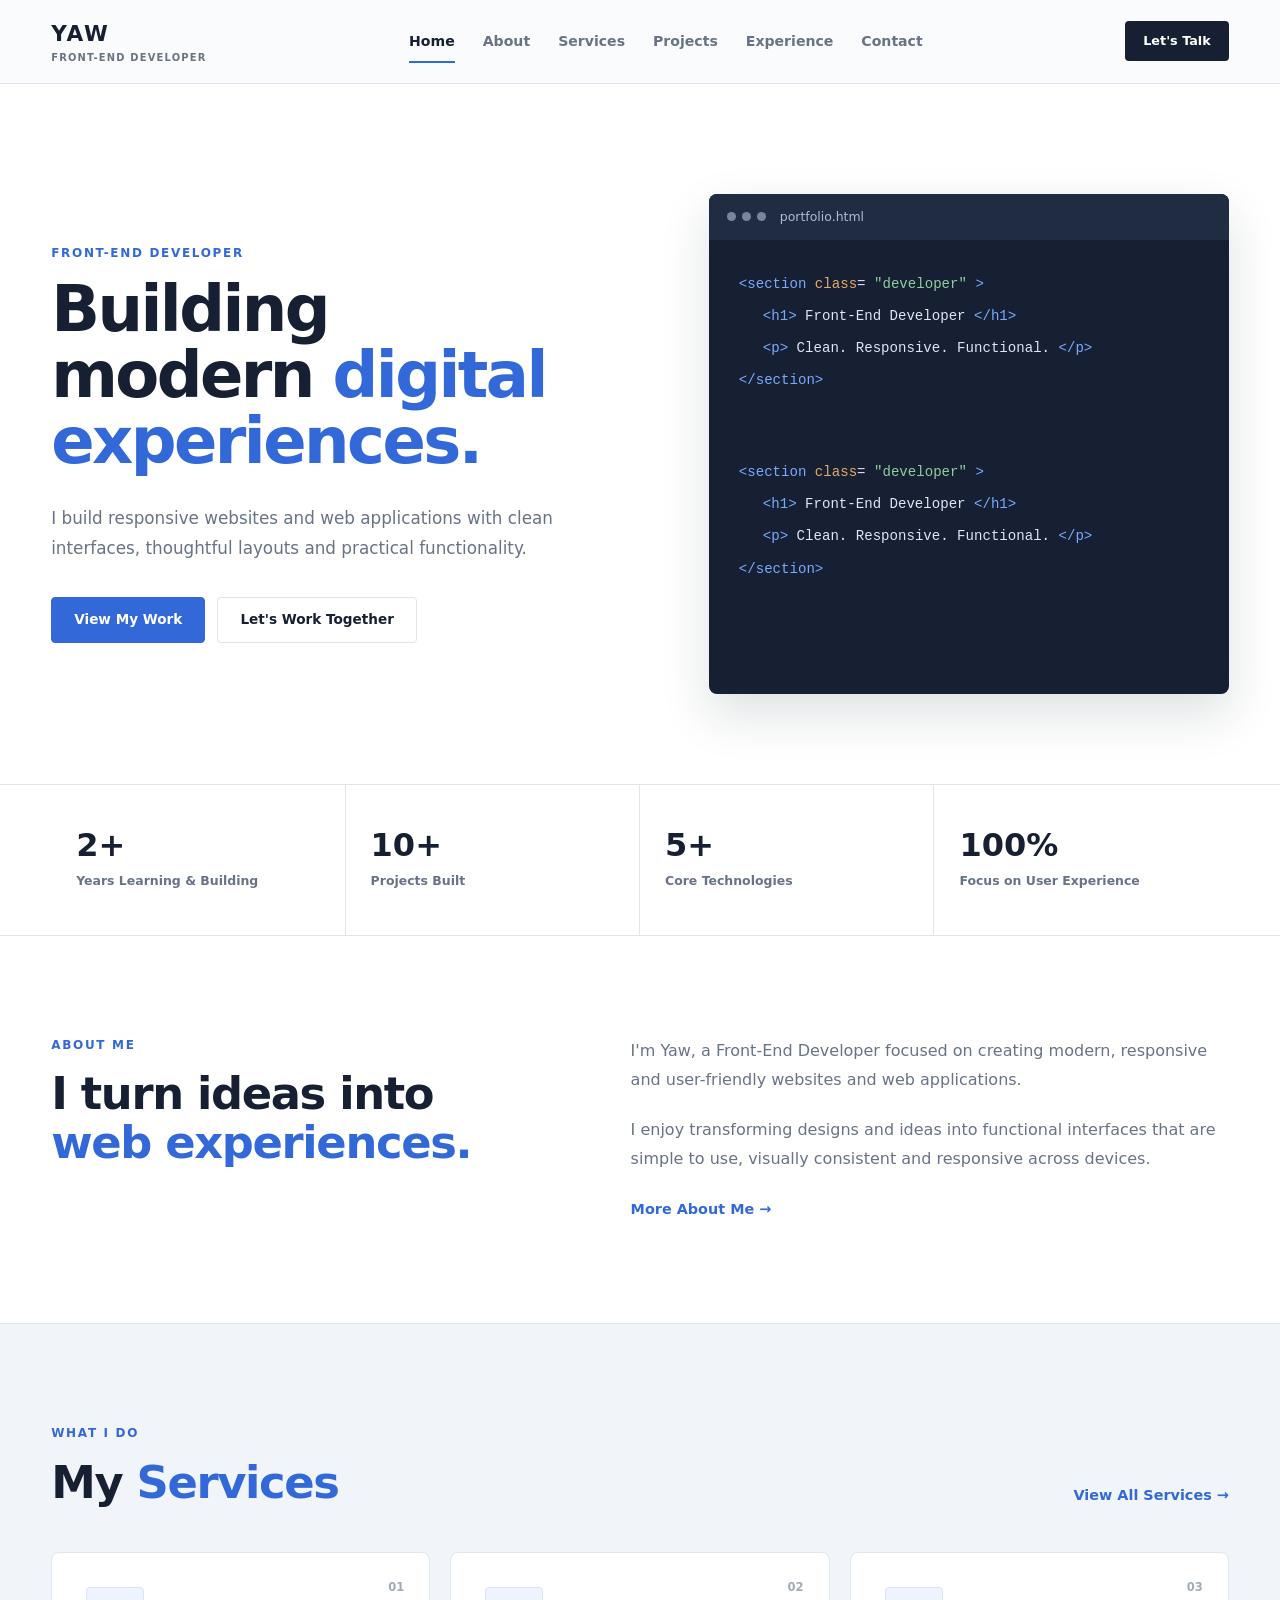
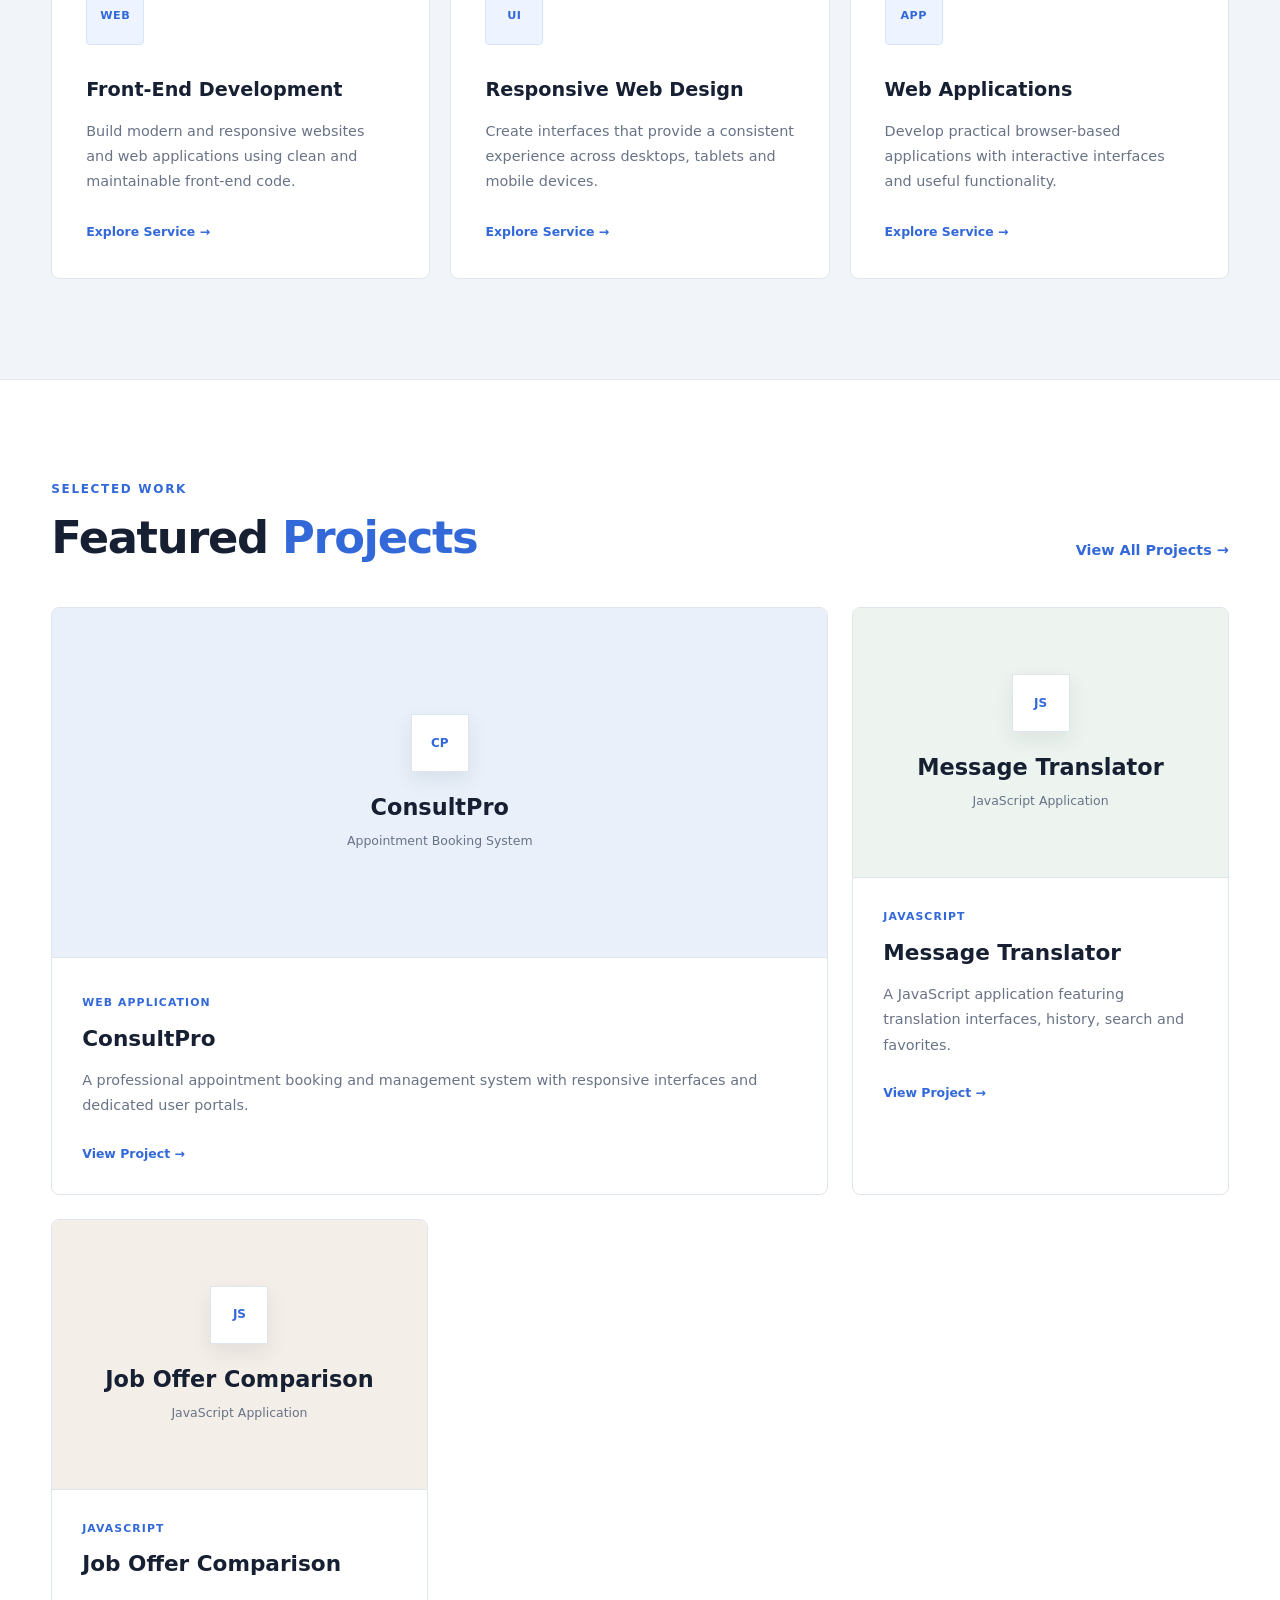
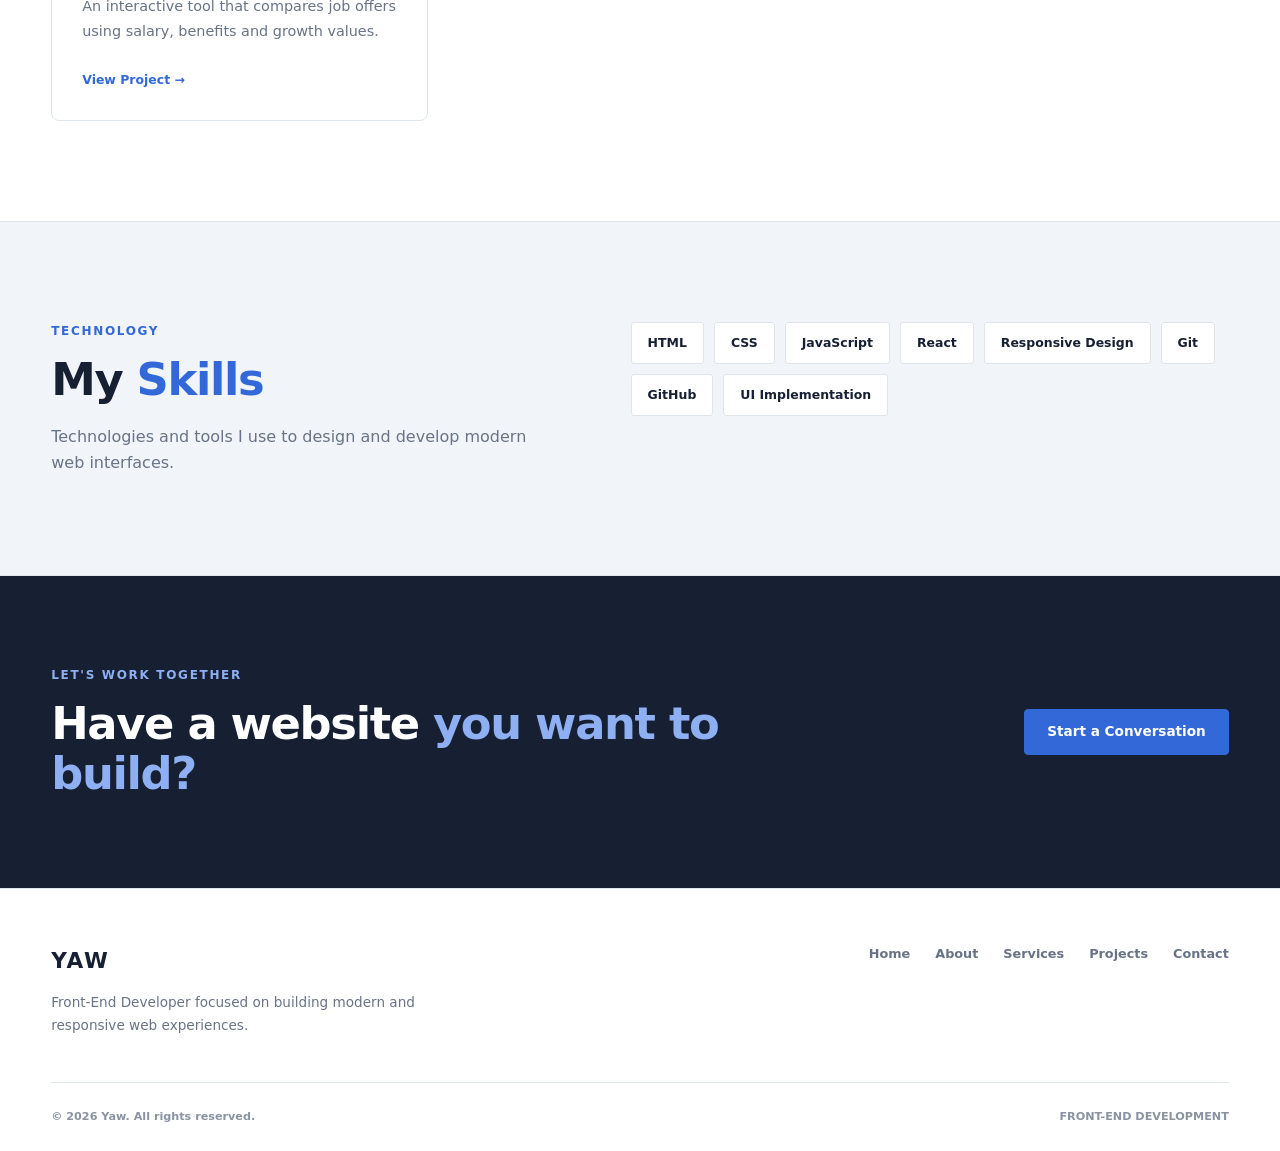
==== commit 250817f3: "Update: Commit all changes" ====
--- a/index.html
+++ b/index.html
@@ -6,12 +6,9 @@
     <meta name="viewport" content="width=device-width, initial-scale=1.0">
 
     <!-- 🔍 1. Core SEO (Google & Recruiter Search Setup) -->
-    <!-- Fix: Removed generic placeholder "Your Name" from the description -->
     <title>Yaw | Frontend Developer | HTML, CSS &amp; JavaScript Specialist</title>
-    <meta name="description"
-        content="Portfolio of Yaw, a Frontend Developer specializing in semantic HTML, modern CSS layouts, and high-performance vanilla JavaScript solutions.">
-    <meta name="keywords"
-        content="Frontend Developer, Web Developer, HTML5, CSS3, JavaScript, Vanilla JS, Responsive Design, Web Performance, UI Developer">
+    <meta name="description" content="Portfolio of Yaw, a Frontend Developer specializing in semantic HTML, modern CSS layouts, and high-performance vanilla JavaScript solutions.">
+    <meta name="keywords" content="Frontend Developer, Web Developer, HTML5, CSS3, JavaScript, Vanilla JS, Responsive Design, Web Performance, UI Developer">
     <meta name="author" content="Yaw">
     <meta name="robots" content="index, follow">
     <link rel="canonical" href="https://frontend-portfolio-ten-ochre.vercel.app/contact/index.html">
@@ -21,19 +18,15 @@
     <meta property="og:type" content="website">
     <meta property="og:url" content="https://frontend-portfolio-ten-ochre.vercel.app/contact/index.html">
     <meta property="og:title" content="Yaw | Frontend Developer Portfolio">
-    <meta property="og:description"
-        content="Explore responsive web designs, interactive interfaces, and clean, performant vanilla JavaScript architectures. See my latest work.">
-    <!-- Fix: Fixed the broken path "yaw.comassets" to "/assets/" -->
-    <meta property="og:image" content="https://vercel.app">
+    <meta property="og:description" content="Explore responsive web designs, interactive interfaces, and clean, performant vanilla JavaScript architectures. See my latest work.">
+    <meta property="og:image" content="https://yaw.comassets/portfolio-preview.jpg">
 
     <!-- Twitter/X Card -->
     <meta name="twitter:card" content="summary_large_image">
     <meta name="twitter:url" content="https://frontend-portfolio-ten-ochre.vercel.app/contact/index.html">
     <meta name="twitter:title" content="Yaw | Frontend Developer Portfolio">
-    <meta name="twitter:description"
-        content="Explore responsive web designs, interactive interfaces, and clean, performant vanilla JavaScript architectures. See my latest work.">
-    <!-- Fix: Fixed the broken path "yaw.comassets" to "/assets/" -->
-    <meta name="twitter:image" content="https://vercel.app">
+    <meta name="twitter:description" content="Explore responsive web designs, interactive interfaces, and clean, performant vanilla JavaScript architectures. See my latest work.">
+    <meta name="twitter:image" content="https://yaw.comassets/portfolio-preview.jpg">
 
     <!-- 🎨 3. Browser Theme -->
     <link rel="icon" type="image/png" href="/assets/favicon-32x32.png" sizes="32x32">
@@ -59,23 +52,21 @@
                 <span class="brand-subtitle">FRONT-END DEVELOPER</span>
             </a>
 
-            <!-- Note: Your JavaScript/CSS expects .menu-toggle with internal <span> elements. This matches perfectly. -->
             <button class="menu-toggle" type="button" aria-label="Open navigation menu">
                 <span></span>
                 <span></span>
                 <span></span>
             </button>
 
-            <!-- Fix: Changed class to match your original navigation selector ".navigation" -->
-            <nav class="navigation">
-                <ul>
-                    <li><a href="index.html" class="active">Home</a></li>
-                    <li><a href="about/index.html">About</a></li>
-                    <li><a href="services/index.html">Services</a></li>
-                    <li><a href="projects/index.html">Projects</a></li>
-                    <li><a href="experience/index.html">Experience</a></li>
-                    <li><a href="contact/index.html">Contact</a></li>
-                </ul>
+            <nav class="main-navigation">
+
+                <a href="index.html" class="active">Home</a>
+                <a href="about/index.html">About</a>
+                <a href="services/index.html">Services</a>
+                <a href="projects/index.html">Projects</a>
+                <a href="experience/index.html">Experience</a>
+                <a href="contact/index.html">Contact</a>
+
             </nav>
 
             <a href="contact/index.html" class="nav-button">
@@ -145,6 +136,7 @@
 
                         </div>
 
+
                         <div class="code-content">
 
                             <p>
@@ -171,6 +163,32 @@
                             </p>
 
                         </div>
+                        <div class="code-content">
+
+                            <p>
+                                <span class="code-tag">&lt;section</span>
+                                <span class="code-attribute">class</span>=
+                                <span class="code-value">"developer"</span>
+                                <span class="code-tag">&gt;</span>
+                            </p>
+
+                            <p class="code-indent">
+                                <span class="code-tag">&lt;h1&gt;</span>
+                                Front-End Developer
+                                <span class="code-tag">&lt;/h1&gt;</span>
+                            </p>
+
+                            <p class="code-indent">
+                                <span class="code-tag">&lt;p&gt;</span>
+                                Clean. Responsive. Functional.
+                                <span class="code-tag">&lt;/p&gt;</span>
+                            </p>
+
+                            <p>
+                                <span class="code-tag">&lt;/section&gt;</span>
+                            </p>
+
+                        </div>
 
                     </div>
 
@@ -200,15 +218,510 @@
 
                 <div class="stat-card">
                     <strong>5+</strong>
-                    <span>Technologies Mastered</span> <!-- Completed your cut-off tag here cleanly -->
+                    <span>Core Technologies</span>
+                </div>
+
+                <div class="stat-card">
+                    <strong>100%</strong>
+                    <span>Focus on User Experience</span>
                 </div>
 
             </div>
 
         </section>
 
+
+        <!-- =========================
+             ABOUT
+        ========================== -->
+        <section class="about-section">
+
+            <div class="container two-column">
+
+                <div class="section-heading">
+
+                    <p class="section-label">
+                        ABOUT ME
+                    </p>
+
+                    <h2>
+                        I turn ideas into
+                        <span>web experiences.</span>
+                    </h2>
+
+                </div>
+
+
+                <div class="section-content">
+
+                    <p>
+                        I'm Yaw, a Front-End Developer focused on creating
+                        modern, responsive and user-friendly websites and
+                        web applications.
+                    </p>
+
+                    <p>
+                        I enjoy transforming designs and ideas into
+                        functional interfaces that are simple to use,
+                        visually consistent and responsive across devices.
+                    </p>
+
+                    <a href="about/index.html" class="text-link">
+                        More About Me →
+                    </a>
+
+                </div>
+
+            </div>
+
+        </section>
+
+
+        <!-- =========================
+             SERVICES
+        ========================== -->
+        <section class="services-section">
+
+            <div class="container">
+
+                <div class="section-header">
+
+                    <div>
+
+                        <p class="section-label">
+                            WHAT I DO
+                        </p>
+
+                        <h2>
+                            My <span>Services</span>
+                        </h2>
+
+                    </div>
+
+                    <a href="services/index.html" class="text-link">
+                        View All Services →
+                    </a>
+
+                </div>
+
+
+                <div class="services-grid">
+
+                    <!-- SERVICE 01 -->
+                    <article class="service-card">
+
+                        <span class="service-number">
+                            01
+                        </span>
+
+                        <div class="service-icon">
+                            WEB
+                        </div>
+
+                        <h3>
+                            Front-End Development
+                        </h3>
+
+                        <p>
+                            Build modern and responsive websites and
+                            web applications using clean and maintainable
+                            front-end code.
+                        </p>
+
+                        <a href="services/index.html">
+                            Explore Service →
+                        </a>
+
+                    </article>
+
+
+                    <!-- SERVICE 02 -->
+                    <article class="service-card">
+
+                        <span class="service-number">
+                            02
+                        </span>
+
+                        <div class="service-icon">
+                            UI
+                        </div>
+
+                        <h3>
+                            Responsive Web Design
+                        </h3>
+
+                        <p>
+                            Create interfaces that provide a consistent
+                            experience across desktops, tablets and
+                            mobile devices.
+                        </p>
+
+                        <a href="services/index.html">
+                            Explore Service →
+                        </a>
+
+                    </article>
+
+
+                    <!-- SERVICE 03 -->
+                    <article class="service-card">
+
+                        <span class="service-number">
+                            03
+                        </span>
+
+                        <div class="service-icon">
+                            APP
+                        </div>
+
+                        <h3>
+                            Web Applications
+                        </h3>
+
+                        <p>
+                            Develop practical browser-based applications
+                            with interactive interfaces and useful
+                            functionality.
+                        </p>
+
+                        <a href="services/index.html">
+                            Explore Service →
+                        </a>
+
+                    </article>
+
+                </div>
+
+            </div>
+
+        </section>
+
+
+        <!-- =========================
+             PROJECTS
+        ========================== -->
+        <section class="projects-section">
+
+            <div class="container">
+
+                <div class="section-header">
+
+                    <div>
+
+                        <p class="section-label">
+                            SELECTED WORK
+                        </p>
+
+                        <h2>
+                            Featured <span>Projects</span>
+                        </h2>
+
+                    </div>
+
+                    <a href="projects/index.html" class="text-link">
+                        View All Projects →
+                    </a>
+
+                </div>
+
+
+                <div class="projects-grid">
+
+                    <!-- CONSULTPRO -->
+                    <article class="project-card project-large">
+
+                        <div class="project-image project-consultpro">
+
+                            <div class="project-preview">
+
+                                <span>
+                                    CP
+                                </span>
+
+                                <strong>
+                                    ConsultPro
+                                </strong>
+
+                                <small>
+                                    Appointment Booking System
+                                </small>
+
+                            </div>
+
+                        </div>
+
+
+                        <div class="project-info">
+
+                            <div>
+
+                                <span class="project-category">
+                                    WEB APPLICATION
+                                </span>
+
+                                <h3>
+                                    ConsultPro
+                                </h3>
+
+                                <p>
+                                    A professional appointment booking
+                                    and management system with responsive
+                                    interfaces and dedicated user portals.
+                                </p>
+
+                            </div>
+
+                            <a href="projects/index.html">
+                                View Project →
+                            </a>
+
+                        </div>
+
+                    </article>
+
+
+                    <!-- TRANSLATOR -->
+                    <article class="project-card">
+
+                        <div class="project-image project-translator">
+
+                            <div class="project-preview">
+
+                                <span>
+                                    JS
+                                </span>
+
+                                <strong>
+                                    Message Translator
+                                </strong>
+
+                                <small>
+                                    JavaScript Application
+                                </small>
+
+                            </div>
+
+                        </div>
+
+
+                        <div class="project-info">
+
+                            <span class="project-category">
+                                JAVASCRIPT
+                            </span>
+
+                            <h3>
+                                Message Translator
+                            </h3>
+
+                            <p>
+                                A JavaScript application featuring
+                                translation interfaces, history,
+                                search and favorites.
+                            </p>
+
+                            <a href="projects/index.html">
+                                View Project →
+                            </a>
+
+                        </div>
+
+                    </article>
+
+
+                    <!-- JOB COMPARISON -->
+                    <article class="project-card">
+
+                        <div class="project-image project-jobs">
+
+                            <div class="project-preview">
+
+                                <span>
+                                    JS
+                                </span>
+
+                                <strong>
+                                    Job Offer Comparison
+                                </strong>
+
+                                <small>
+                                    JavaScript Application
+                                </small>
+
+                            </div>
+
+                        </div>
+
+
+                        <div class="project-info">
+
+                            <span class="project-category">
+                                JAVASCRIPT
+                            </span>
+
+                            <h3>
+                                Job Offer Comparison
+                            </h3>
+
+                            <p>
+                                An interactive tool that compares job
+                                offers using salary, benefits and
+                                growth values.
+                            </p>
+
+                            <a href="projects/index.html">
+                                View Project →
+                            </a>
+
+                        </div>
+
+                    </article>
+
+                </div>
+
+            </div>
+
+        </section>
+
+
+        <!-- =========================
+             SKILLS
+        ========================== -->
+        <section class="skills-section">
+
+            <div class="container two-column">
+
+                <div>
+
+                    <p class="section-label">
+                        TECHNOLOGY
+                    </p>
+
+                    <h2>
+                        My <span>Skills</span>
+                    </h2>
+
+                    <p class="section-description">
+                        Technologies and tools I use to design and
+                        develop modern web interfaces.
+                    </p>
+
+                </div>
+
+
+                <div class="skills-list">
+
+                    <span>HTML</span>
+                    <span>CSS</span>
+                    <span>JavaScript</span>
+                    <span>React</span>
+                    <span>Responsive Design</span>
+                    <span>Git</span>
+                    <span>GitHub</span>
+                    <span>UI Implementation</span>
+
+                </div>
+
+            </div>
+
+        </section>
+
+
+        <!-- =========================
+             CTA
+        ========================== -->
+        <section class="cta-section">
+
+            <div class="container cta-container">
+
+                <div>
+
+                    <p class="section-label">
+                        LET'S WORK TOGETHER
+                    </p>
+
+                    <h2>
+                        Have a website
+                        <span>you want to build?</span>
+                    </h2>
+
+                </div>
+
+                <a href="contact/index.html" class="button button-primary">
+                    Start a Conversation
+                </a>
+
+            </div>
+
+        </section>
+
     </main>
 
+
+    <!-- =========================
+         FOOTER
+    ========================== -->
+    <footer class="site-footer">
+
+        <div class="container footer-container">
+
+            <div class="footer-brand">
+
+                <span class="brand-name">
+                    YAW
+                </span>
+
+                <p>
+                    Front-End Developer focused on building
+                    modern and responsive web experiences.
+                </p>
+
+            </div>
+
+
+            <div class="footer-links">
+
+                <a href="index.html">
+                    Home
+                </a>
+
+                <a href="about/index.html">
+                    About
+                </a>
+
+                <a href="services/index.html">
+                    Services
+                </a>
+
+                <a href="projects/index.html">
+                    Projects
+                </a>
+
+                <a href="contact/index.html">
+                    Contact
+                </a>
+
+            </div>
+
+
+            <div class="footer-bottom">
+
+                <span>
+                    © 2026 Yaw. All rights reserved.
+                </span>
+
+                <span>
+                    FRONT-END DEVELOPMENT
+                </span>
+
+            </div>
+
+        </div>
+
+    </footer>
+
+
+    <script src="script.js"></script>
 </body>
 
-</html>+</html>
